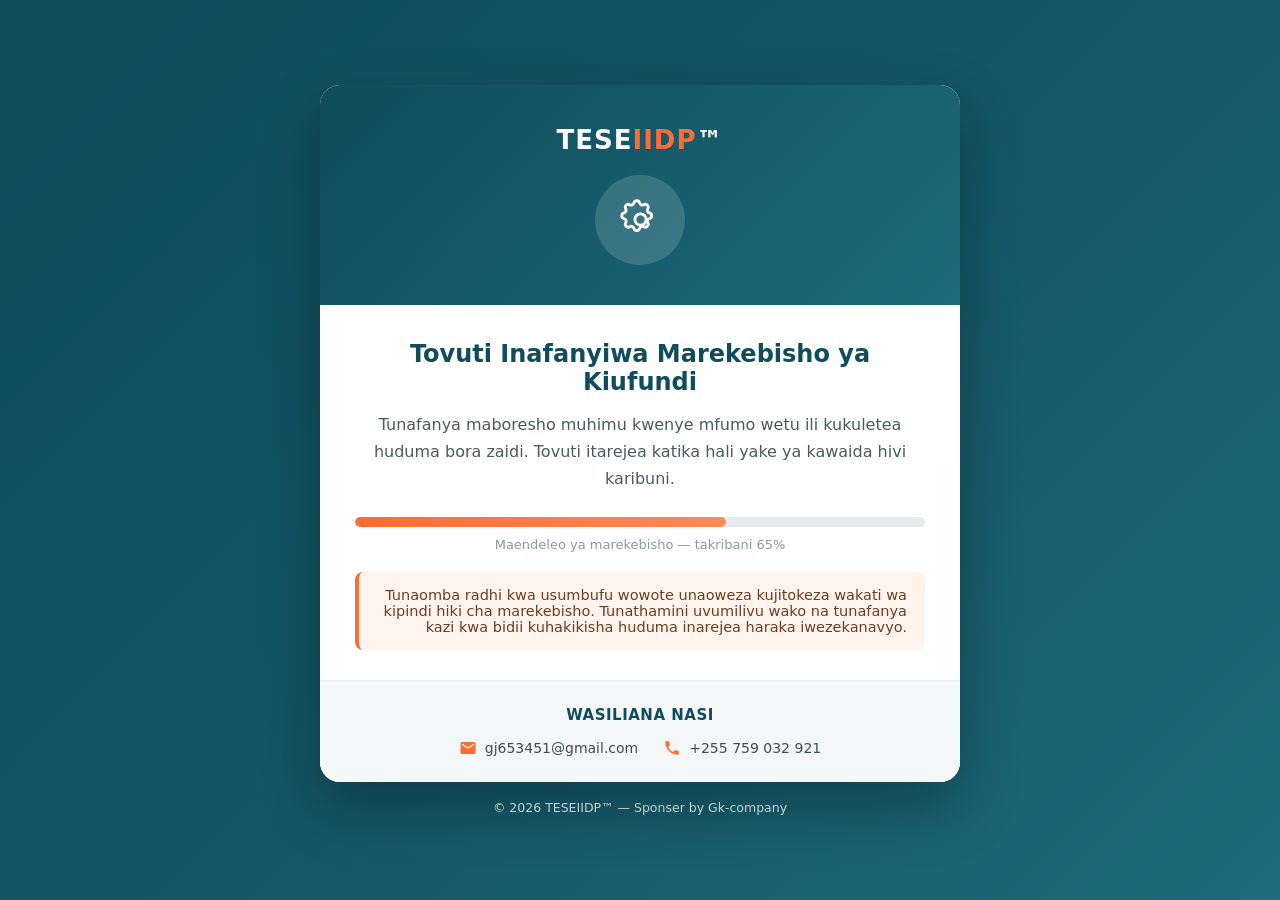
==== index.html @ 03356d54 "update index.html" ====
<!DOCTYPE html>
<html lang="sw">
<head>
<meta charset="UTF-8">
<meta name="viewport" content="width=device-width, initial-scale=1.0">
<title>TESEIIDP™ — Tovuti Inafanyiwa Marekebisho</title>
<style>
  :root {
    --primary: #0f4c5c;
    --accent: #ff6b35;
    --bg: #f4f7f8;
    --text: #1c2b30;
  }
  * { margin: 0; padding: 0; box-sizing: border-box; }
  body {
    font-family: 'Segoe UI', system-ui, -apple-system, sans-serif;
    background: linear-gradient(135deg, #0f4c5c 0%, #145566 50%, #1c6b7a 100%);
    min-height: 100vh;
    display: flex;
    align-items: center;
    justify-content: center;
    padding: 20px;
    color: var(--text);
  }
  .card {
    background: #ffffff;
    max-width: 640px;
    width: 100%;
    border-radius: 20px;
    box-shadow: 0 25px 60px rgba(0,0,0,0.3);
    overflow: hidden;
    animation: fadeIn 0.6s ease-out;
  }
  @keyframes fadeIn {
    from { opacity: 0; transform: translateY(20px); }
    to { opacity: 1; transform: translateY(0); }
  }
  .header {
    background: linear-gradient(135deg, var(--primary), #1c6b7a);
    padding: 40px 30px 30px;
    text-align: center;
    color: #fff;
  }
  .logo {
    font-size: 26px;
    font-weight: 800;
    letter-spacing: 1px;
  }
  .logo span { color: var(--accent); }
  .icon-wrap {
    width: 90px;
    height: 90px;
    background: rgba(255,255,255,0.15);
    border-radius: 50%;
    display: flex;
    align-items: center;
    justify-content: center;
    margin: 20px auto 10px;
    animation: spin 3s linear infinite;
  }
  @keyframes spin {
    100% { transform: rotate(360deg); }
  }
  .icon-wrap svg { width: 45px; height: 45px; }
  .body-content {
    padding: 35px 35px 30px;
    text-align: center;
  }
  .body-content h1 {
    font-size: 24px;
    color: var(--primary);
    margin-bottom: 15px;
  }
  .body-content p {
    font-size: 16px;
    line-height: 1.7;
    color: #4a5a5e;
    margin-bottom: 12px;
  }
  .progress-bar {
    background: #e6ecee;
    border-radius: 50px;
    height: 10px;
    margin: 25px 0 10px;
    overflow: hidden;
  }
  .progress-fill {
    background: linear-gradient(90deg, var(--accent), #ff8c5a);
    height: 100%;
    width: 65%;
    border-radius: 50px;
    animation: pulse 2s ease-in-out infinite;
  }
  @keyframes pulse {
    0%, 100% { opacity: 1; }
    50% { opacity: 0.7; }
  }
  .progress-label {
    font-size: 13px;
    color: #8a9a9e;
    margin-bottom: 20px;
  }
  .apology-box {
    background: #fff4ed;
    border-left: 4px solid var(--accent);
    border-radius: 8px;
    padding: 15px 18px;
    text-align: right;
    font-size: 14.5px;
    color: #6b3d1f;
    margin-top: 10px;
  }
  .contact {
    background: var(--bg);
    padding: 25px 35px;
    text-align: center;
    border-top: 1px solid #e6ecee;
  }
  .contact h3 {
    font-size: 15px;
    color: var(--primary);
    margin-bottom: 15px;
    text-transform: uppercase;
    letter-spacing: 0.5px;
  }
  .contact-items {
    display: flex;
    justify-content: center;
    gap: 25px;
    flex-wrap: wrap;
  }
  .contact-item {
    display: flex;
    align-items: center;
    gap: 8px;
    font-size: 14px;
    color: #3d4d51;
    text-decoration: none;
  }
  .contact-item svg { width: 18px; height: 18px; fill: var(--accent); flex-shrink: 0; }
  .footer-note {
    text-align: center;
    font-size: 12.5px;
    color: rgba(255,255,255,0.75);
    margin-top: 18px;
  }
  @media (max-width: 480px) {
    .body-content h1 { font-size: 20px; }
    .contact-items { flex-direction: column; gap: 12px; }
  }
</style>
</head>
<body>
  <div>
    <div class="card">
      <div class="header">
        <div class="logo">TESE<span>IIDP</span>™</div>
        <div class="icon-wrap">
          <svg viewBox="0 0 24 24" fill="none" stroke="#fff" stroke-width="1.5">
            <path d="M11.49 3.17c-.38-1.56-2.6-1.56-2.98 0a1.53 1.53 0 0 1-2.28.94c-1.37-.84-2.94.73-2.1 2.1.53.86.03 1.98-.94 2.28-1.56.38-1.56 2.6 0 2.98a1.53 1.53 0 0 1 .94 2.28c-.84 1.37.73 2.94 2.1 2.1a1.53 1.53 0 0 1 2.28.94c.38 1.56 2.6 1.56 2.98 0a1.53 1.53 0 0 1 2.28-.94c1.37.84 2.94-.73 2.1-2.1a1.53 1.53 0 0 1 .94-2.28c1.56-.38 1.56-2.6 0-2.98a1.53 1.53 0 0 1-.94-2.28c.84-1.37-.73-2.94-2.1-2.1a1.53 1.53 0 0 1-2.28-.94Z" stroke-linecap="round" stroke-linejoin="round"/>
            <circle cx="12" cy="12" r="3" stroke-linecap="round" stroke-linejoin="round"/>
          </svg>
        </div>
      </div>

      <div class="body-content">
        <h1>Tovuti Inafanyiwa Marekebisho ya Kiufundi</h1>
        <p>Tunafanya maboresho muhimu kwenye mfumo wetu ili kukuletea huduma bora zaidi. Tovuti itarejea katika hali yake ya kawaida hivi karibuni.</p>

        <div class="progress-bar">
          <div class="progress-fill"></div>
        </div>
        <div class="progress-label">Maendeleo ya marekebisho — takribani 65%</div>

        <div class="apology-box">
          Tunaomba radhi kwa usumbufu wowote unaoweza kujitokeza wakati wa kipindi hiki cha marekebisho. Tunathamini uvumilivu wako na tunafanya kazi kwa bidii kuhakikisha huduma inarejea haraka iwezekanavyo.
        </div>
      </div>

      <div class="contact">
        <h3>Wasiliana Nasi</h3>
        <div class="contact-items">
          <a href="mailto:info@teseiidp.org" class="contact-item">
            <svg viewBox="0 0 24 24"><path d="M20 4H4a2 2 0 0 0-2 2v12a2 2 0 0 0 2 2h16a2 2 0 0 0 2-2V6a2 2 0 0 0-2-2zm0 4-8 5-8-5V6l8 5 8-5v2z"/></svg>
            gj653451@gmail.com
          </a>
          <a href="tel:+255759032921" class="contact-item">
            <svg viewBox="0 0 24 24"><path d="M6.6 10.8c1.4 2.8 3.8 5.1 6.6 6.6l2.2-2.2c.3-.3.7-.4 1-.2 1.1.4 2.3.6 3.6.6.6 0 1 .4 1 1V20c0 .6-.4 1-1 1C10.6 21 3 13.4 3 4c0-.6.4-1 1-1h3.5c.6 0 1 .4 1 1 0 1.3.2 2.5.6 3.6.1.4 0 .8-.2 1.1L6.6 10.8z"/></svg>
            +255 759 032 921
          </a>
        </div>
      </div>
    </div>
    <div class="footer-note">© 2026 TESEIIDP™ — Sponser by Gk-company</div>
  </div>
</body>
</html>
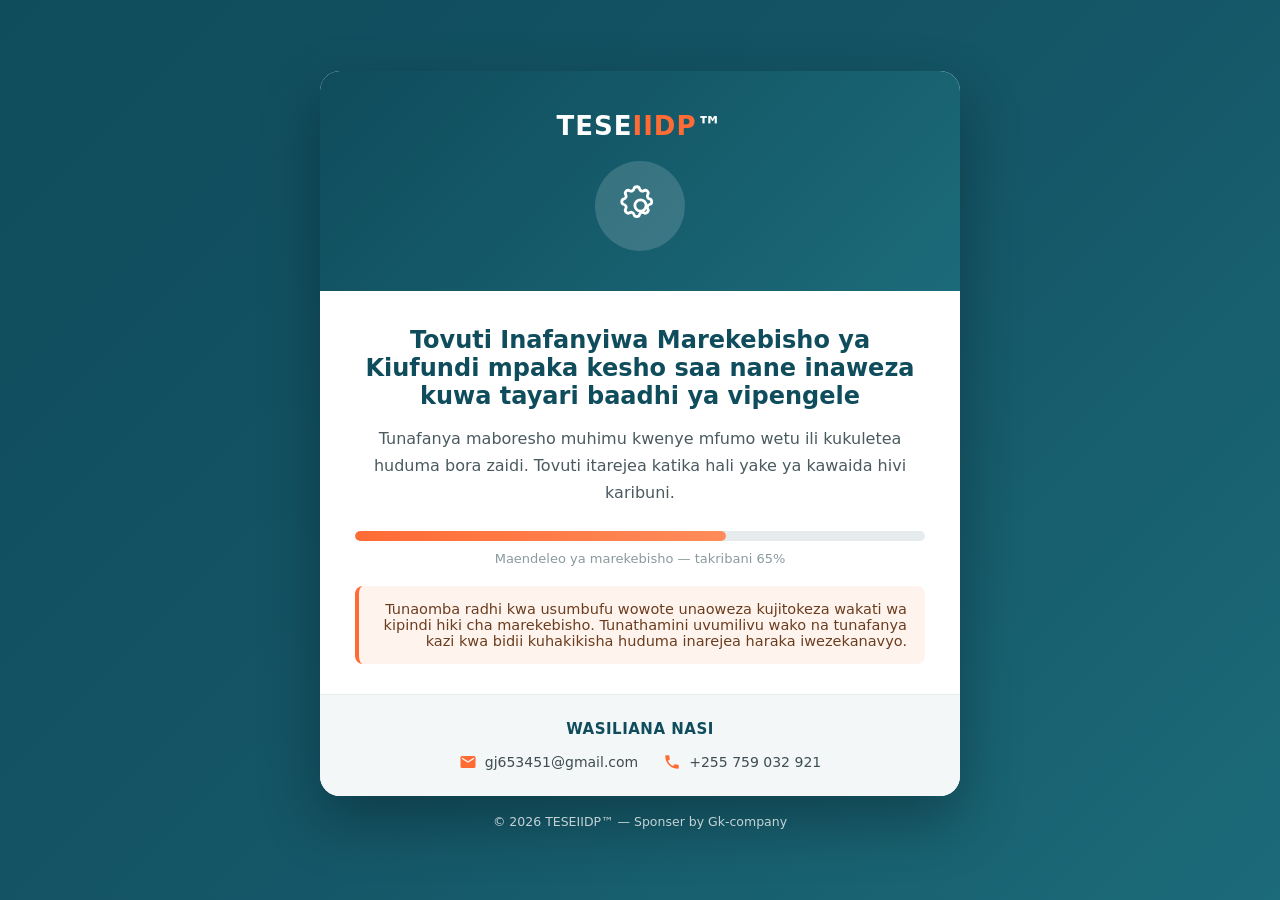
==== commit dda8a5d7: "update index.html" ====
--- a/index.html
+++ b/index.html
@@ -164,7 +164,7 @@
       </div>
 
       <div class="body-content">
-        <h1>Tovuti Inafanyiwa Marekebisho ya Kiufundi</h1>
+        <h1>Tovuti Inafanyiwa Marekebisho ya Kiufundi mpaka kesho saa nane inaweza kuwa tayari baadhi ya vipengele</h1>
         <p>Tunafanya maboresho muhimu kwenye mfumo wetu ili kukuletea huduma bora zaidi. Tovuti itarejea katika hali yake ya kawaida hivi karibuni.</p>
 
         <div class="progress-bar">
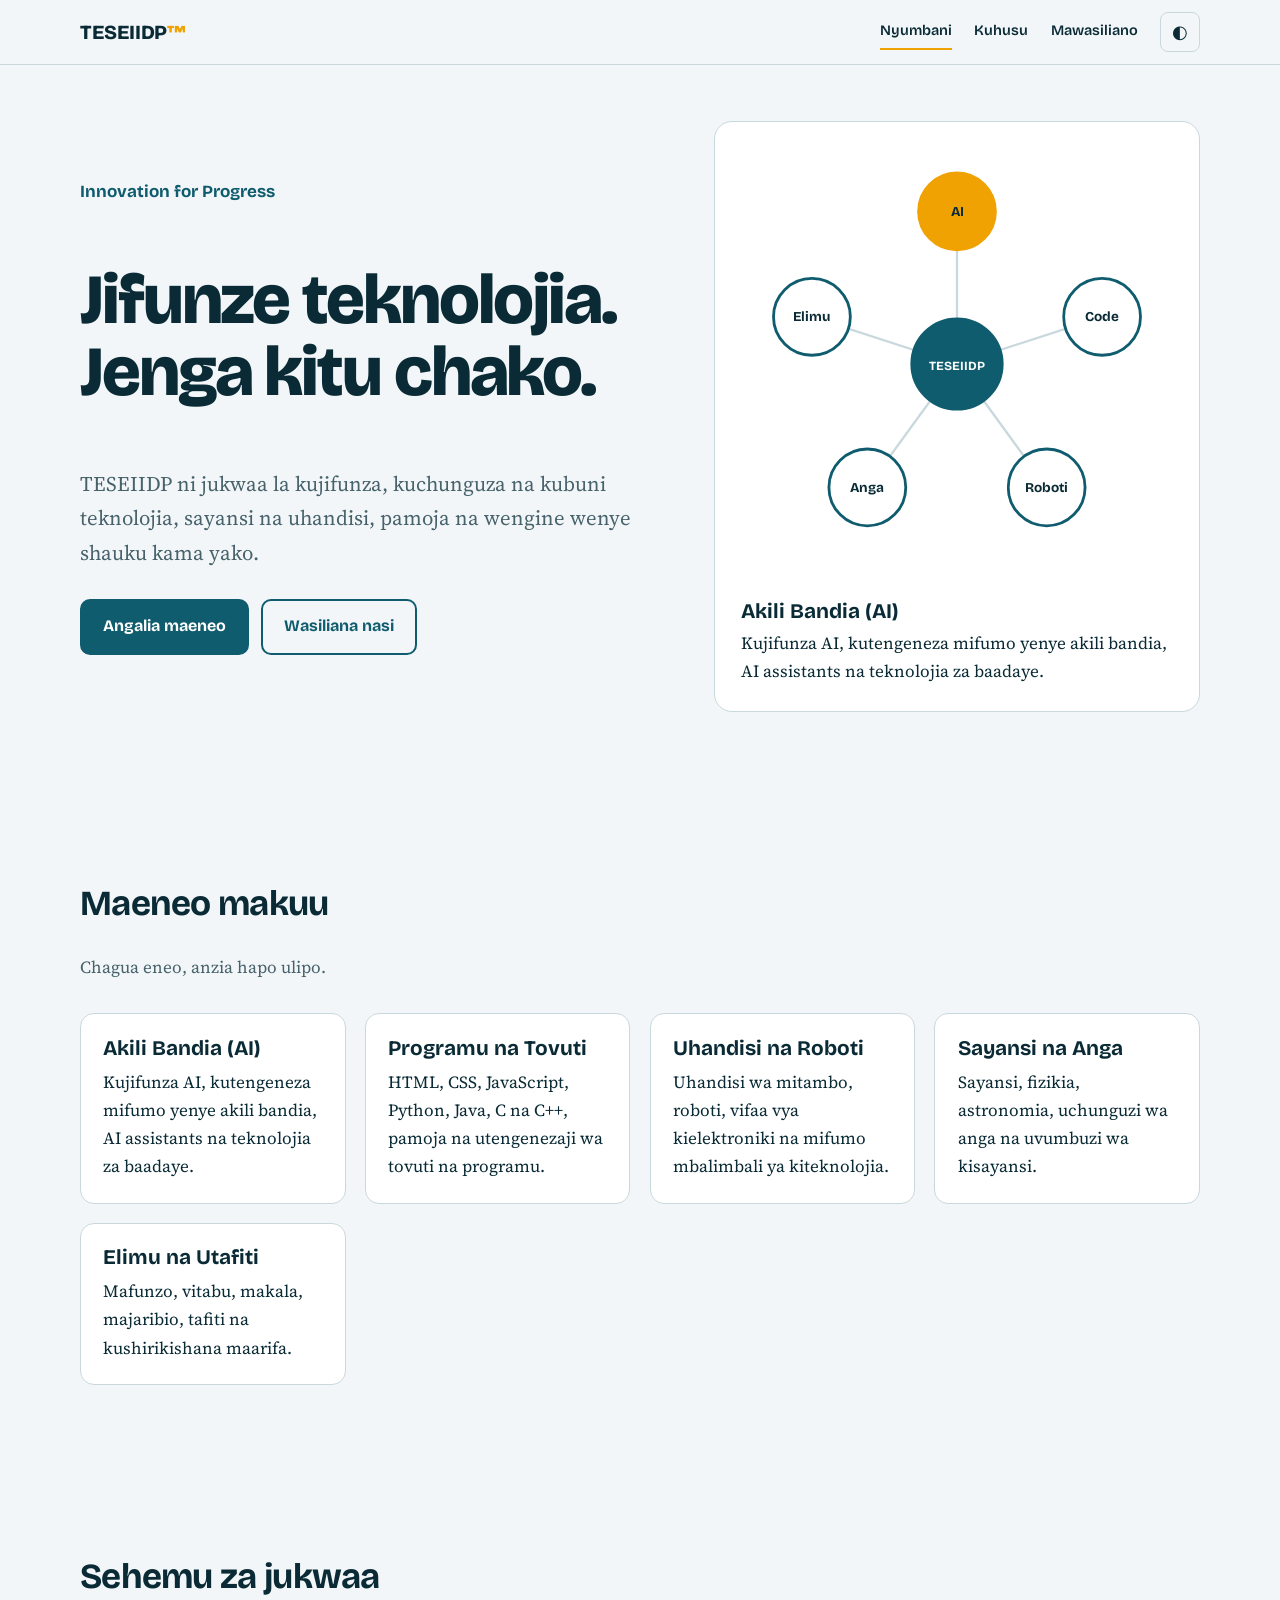
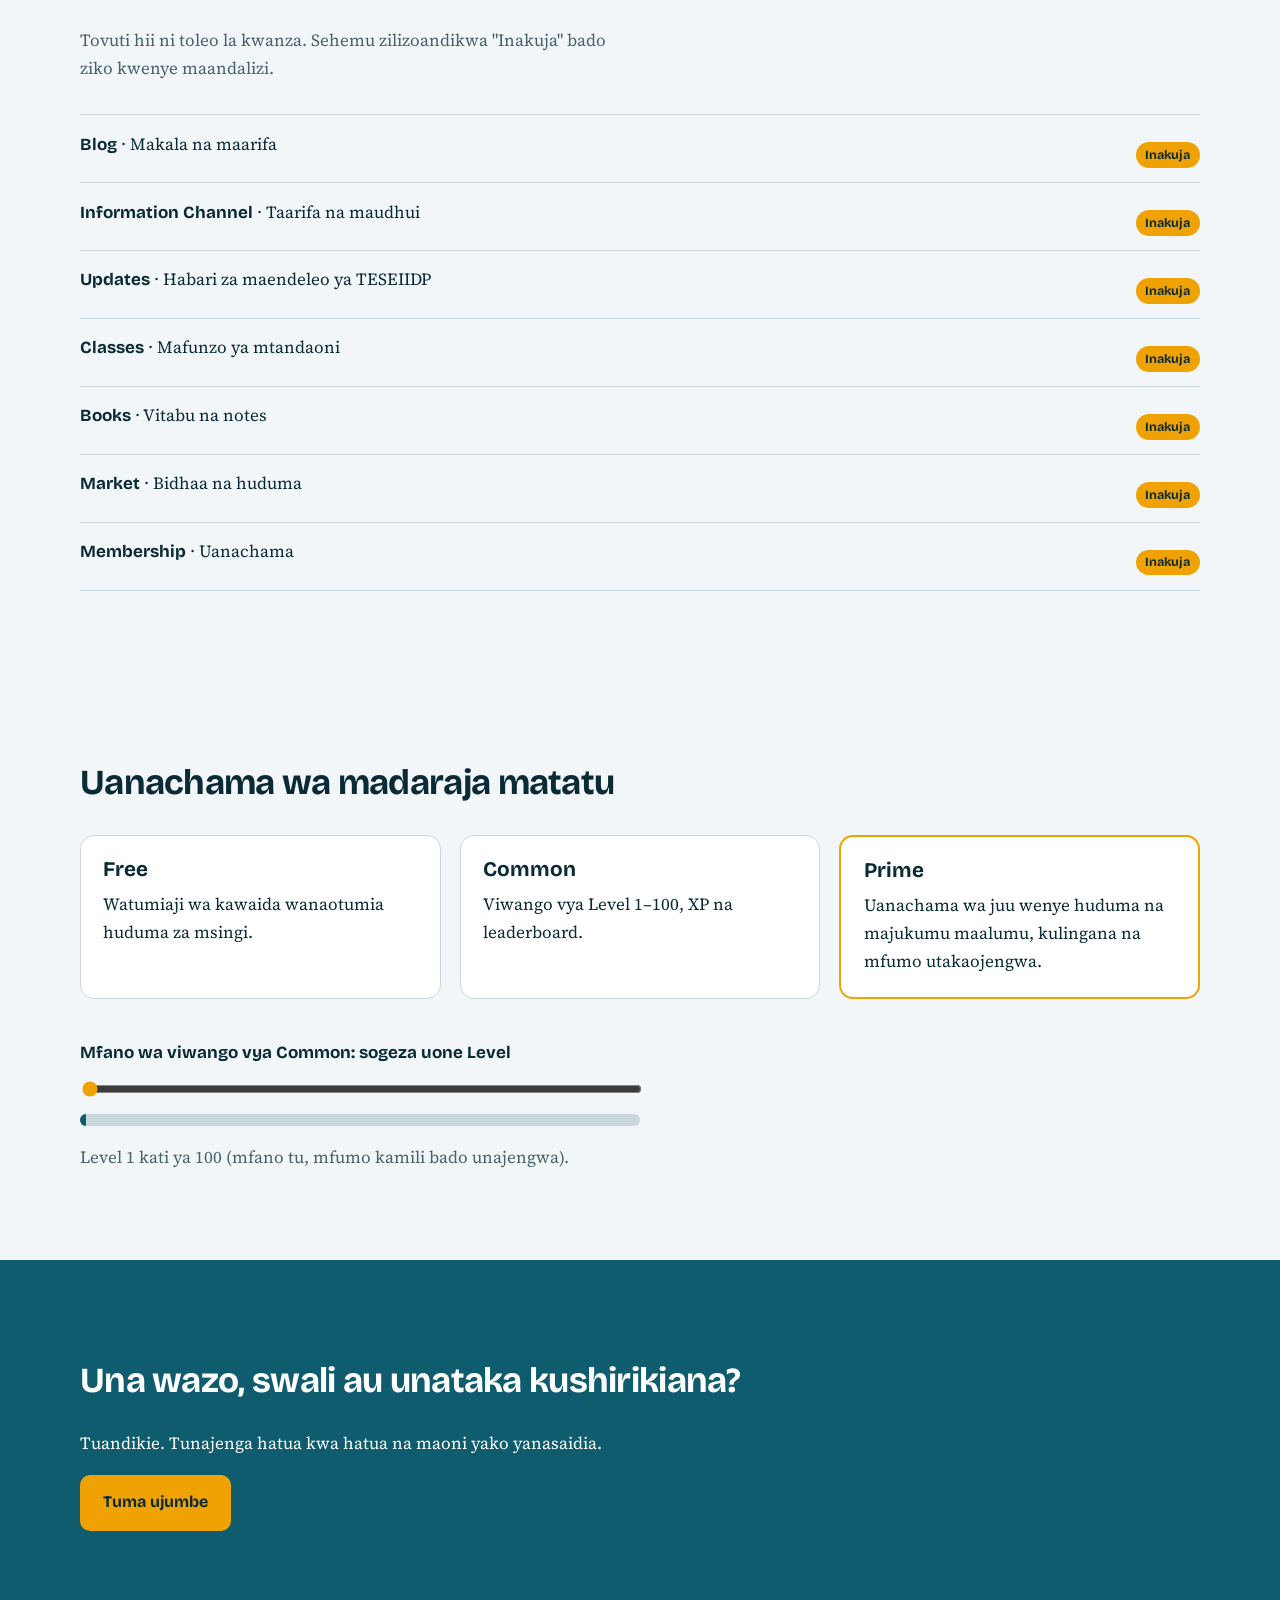
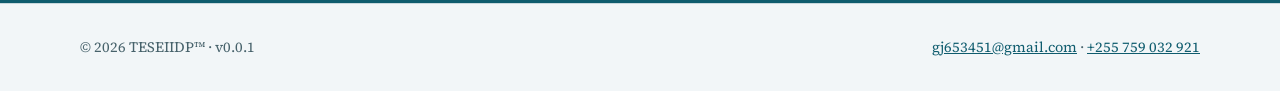
==== commit 17ca5641: "update" ====
--- a/index.html
+++ b/index.html
@@ -1,197 +1,16 @@
+
 <!DOCTYPE html>
-<html lang="sw">
+<html lang="en">
 <head>
-<meta charset="UTF-8">
-<meta name="viewport" content="width=device-width, initial-scale=1.0">
-<title>TESEIIDP™ — Tovuti Inafanyiwa Marekebisho</title>
-<style>
-  :root {
-    --primary: #0f4c5c;
-    --accent: #ff6b35;
-    --bg: #f4f7f8;
-    --text: #1c2b30;
-  }
-  * { margin: 0; padding: 0; box-sizing: border-box; }
-  body {
-    font-family: 'Segoe UI', system-ui, -apple-system, sans-serif;
-    background: linear-gradient(135deg, #0f4c5c 0%, #145566 50%, #1c6b7a 100%);
-    min-height: 100vh;
-    display: flex;
-    align-items: center;
-    justify-content: center;
-    padding: 20px;
-    color: var(--text);
-  }
-  .card {
-    background: #ffffff;
-    max-width: 640px;
-    width: 100%;
-    border-radius: 20px;
-    box-shadow: 0 25px 60px rgba(0,0,0,0.3);
-    overflow: hidden;
-    animation: fadeIn 0.6s ease-out;
-  }
-  @keyframes fadeIn {
-    from { opacity: 0; transform: translateY(20px); }
-    to { opacity: 1; transform: translateY(0); }
-  }
-  .header {
-    background: linear-gradient(135deg, var(--primary), #1c6b7a);
-    padding: 40px 30px 30px;
-    text-align: center;
-    color: #fff;
-  }
-  .logo {
-    font-size: 26px;
-    font-weight: 800;
-    letter-spacing: 1px;
-  }
-  .logo span { color: var(--accent); }
-  .icon-wrap {
-    width: 90px;
-    height: 90px;
-    background: rgba(255,255,255,0.15);
-    border-radius: 50%;
-    display: flex;
-    align-items: center;
-    justify-content: center;
-    margin: 20px auto 10px;
-    animation: spin 3s linear infinite;
-  }
-  @keyframes spin {
-    100% { transform: rotate(360deg); }
-  }
-  .icon-wrap svg { width: 45px; height: 45px; }
-  .body-content {
-    padding: 35px 35px 30px;
-    text-align: center;
-  }
-  .body-content h1 {
-    font-size: 24px;
-    color: var(--primary);
-    margin-bottom: 15px;
-  }
-  .body-content p {
-    font-size: 16px;
-    line-height: 1.7;
-    color: #4a5a5e;
-    margin-bottom: 12px;
-  }
-  .progress-bar {
-    background: #e6ecee;
-    border-radius: 50px;
-    height: 10px;
-    margin: 25px 0 10px;
-    overflow: hidden;
-  }
-  .progress-fill {
-    background: linear-gradient(90deg, var(--accent), #ff8c5a);
-    height: 100%;
-    width: 65%;
-    border-radius: 50px;
-    animation: pulse 2s ease-in-out infinite;
-  }
-  @keyframes pulse {
-    0%, 100% { opacity: 1; }
-    50% { opacity: 0.7; }
-  }
-  .progress-label {
-    font-size: 13px;
-    color: #8a9a9e;
-    margin-bottom: 20px;
-  }
-  .apology-box {
-    background: #fff4ed;
-    border-left: 4px solid var(--accent);
-    border-radius: 8px;
-    padding: 15px 18px;
-    text-align: right;
-    font-size: 14.5px;
-    color: #6b3d1f;
-    margin-top: 10px;
-  }
-  .contact {
-    background: var(--bg);
-    padding: 25px 35px;
-    text-align: center;
-    border-top: 1px solid #e6ecee;
-  }
-  .contact h3 {
-    font-size: 15px;
-    color: var(--primary);
-    margin-bottom: 15px;
-    text-transform: uppercase;
-    letter-spacing: 0.5px;
-  }
-  .contact-items {
-    display: flex;
-    justify-content: center;
-    gap: 25px;
-    flex-wrap: wrap;
-  }
-  .contact-item {
-    display: flex;
-    align-items: center;
-    gap: 8px;
-    font-size: 14px;
-    color: #3d4d51;
-    text-decoration: none;
-  }
-  .contact-item svg { width: 18px; height: 18px; fill: var(--accent); flex-shrink: 0; }
-  .footer-note {
-    text-align: center;
-    font-size: 12.5px;
-    color: rgba(255,255,255,0.75);
-    margin-top: 18px;
-  }
-  @media (max-width: 480px) {
-    .body-content h1 { font-size: 20px; }
-    .contact-items { flex-direction: column; gap: 12px; }
-  }
-</style>
+    <meta charset="UTF-8">
+    <meta name="viewport" content="width=device-width, initial-scale=1.0">
+    <title>TESEIIDP Launcher</title>
 </head>
 <body>
-  <div>
-    <div class="card">
-      <div class="header">
-        <div class="logo">TESE<span>IIDP</span>™</div>
-        <div class="icon-wrap">
-          <svg viewBox="0 0 24 24" fill="none" stroke="#fff" stroke-width="1.5">
-            <path d="M11.49 3.17c-.38-1.56-2.6-1.56-2.98 0a1.53 1.53 0 0 1-2.28.94c-1.37-.84-2.94.73-2.1 2.1.53.86.03 1.98-.94 2.28-1.56.38-1.56 2.6 0 2.98a1.53 1.53 0 0 1 .94 2.28c-.84 1.37.73 2.94 2.1 2.1a1.53 1.53 0 0 1 2.28.94c.38 1.56 2.6 1.56 2.98 0a1.53 1.53 0 0 1 2.28-.94c1.37.84 2.94-.73 2.1-2.1a1.53 1.53 0 0 1 .94-2.28c1.56-.38 1.56-2.6 0-2.98a1.53 1.53 0 0 1-.94-2.28c.84-1.37-.73-2.94-2.1-2.1a1.53 1.53 0 0 1-2.28-.94Z" stroke-linecap="round" stroke-linejoin="round"/>
-            <circle cx="12" cy="12" r="3" stroke-linecap="round" stroke-linejoin="round"/>
-          </svg>
-        </div>
-      </div>
 
-      <div class="body-content">
-        <h1>Tovuti Inafanyiwa Marekebisho ya Kiufundi mpaka kesho saa nane inaweza kuwa tayari baadhi ya vipengele</h1>
-        <p>Tunafanya maboresho muhimu kwenye mfumo wetu ili kukuletea huduma bora zaidi. Tovuti itarejea katika hali yake ya kawaida hivi karibuni.</p>
+    <script>
+        window.location.href = "TESEIIDP-setup-v0.0.1/index.html";
+    </script>
 
-        <div class="progress-bar">
-          <div class="progress-fill"></div>
-        </div>
-        <div class="progress-label">Maendeleo ya marekebisho — takribani 65%</div>
-
-        <div class="apology-box">
-          Tunaomba radhi kwa usumbufu wowote unaoweza kujitokeza wakati wa kipindi hiki cha marekebisho. Tunathamini uvumilivu wako na tunafanya kazi kwa bidii kuhakikisha huduma inarejea haraka iwezekanavyo.
-        </div>
-      </div>
-
-      <div class="contact">
-        <h3>Wasiliana Nasi</h3>
-        <div class="contact-items">
-          <a href="mailto:info@teseiidp.org" class="contact-item">
-            <svg viewBox="0 0 24 24"><path d="M20 4H4a2 2 0 0 0-2 2v12a2 2 0 0 0 2 2h16a2 2 0 0 0 2-2V6a2 2 0 0 0-2-2zm0 4-8 5-8-5V6l8 5 8-5v2z"/></svg>
-            gj653451@gmail.com
-          </a>
-          <a href="tel:+255759032921" class="contact-item">
-            <svg viewBox="0 0 24 24"><path d="M6.6 10.8c1.4 2.8 3.8 5.1 6.6 6.6l2.2-2.2c.3-.3.7-.4 1-.2 1.1.4 2.3.6 3.6.6.6 0 1 .4 1 1V20c0 .6-.4 1-1 1C10.6 21 3 13.4 3 4c0-.6.4-1 1-1h3.5c.6 0 1 .4 1 1 0 1.3.2 2.5.6 3.6.1.4 0 .8-.2 1.1L6.6 10.8z"/></svg>
-            +255 759 032 921
-          </a>
-        </div>
-      </div>
-    </div>
-    <div class="footer-note">© 2026 TESEIIDP™ — Sponser by Gk-company</div>
-  </div>
 </body>
 </html>
